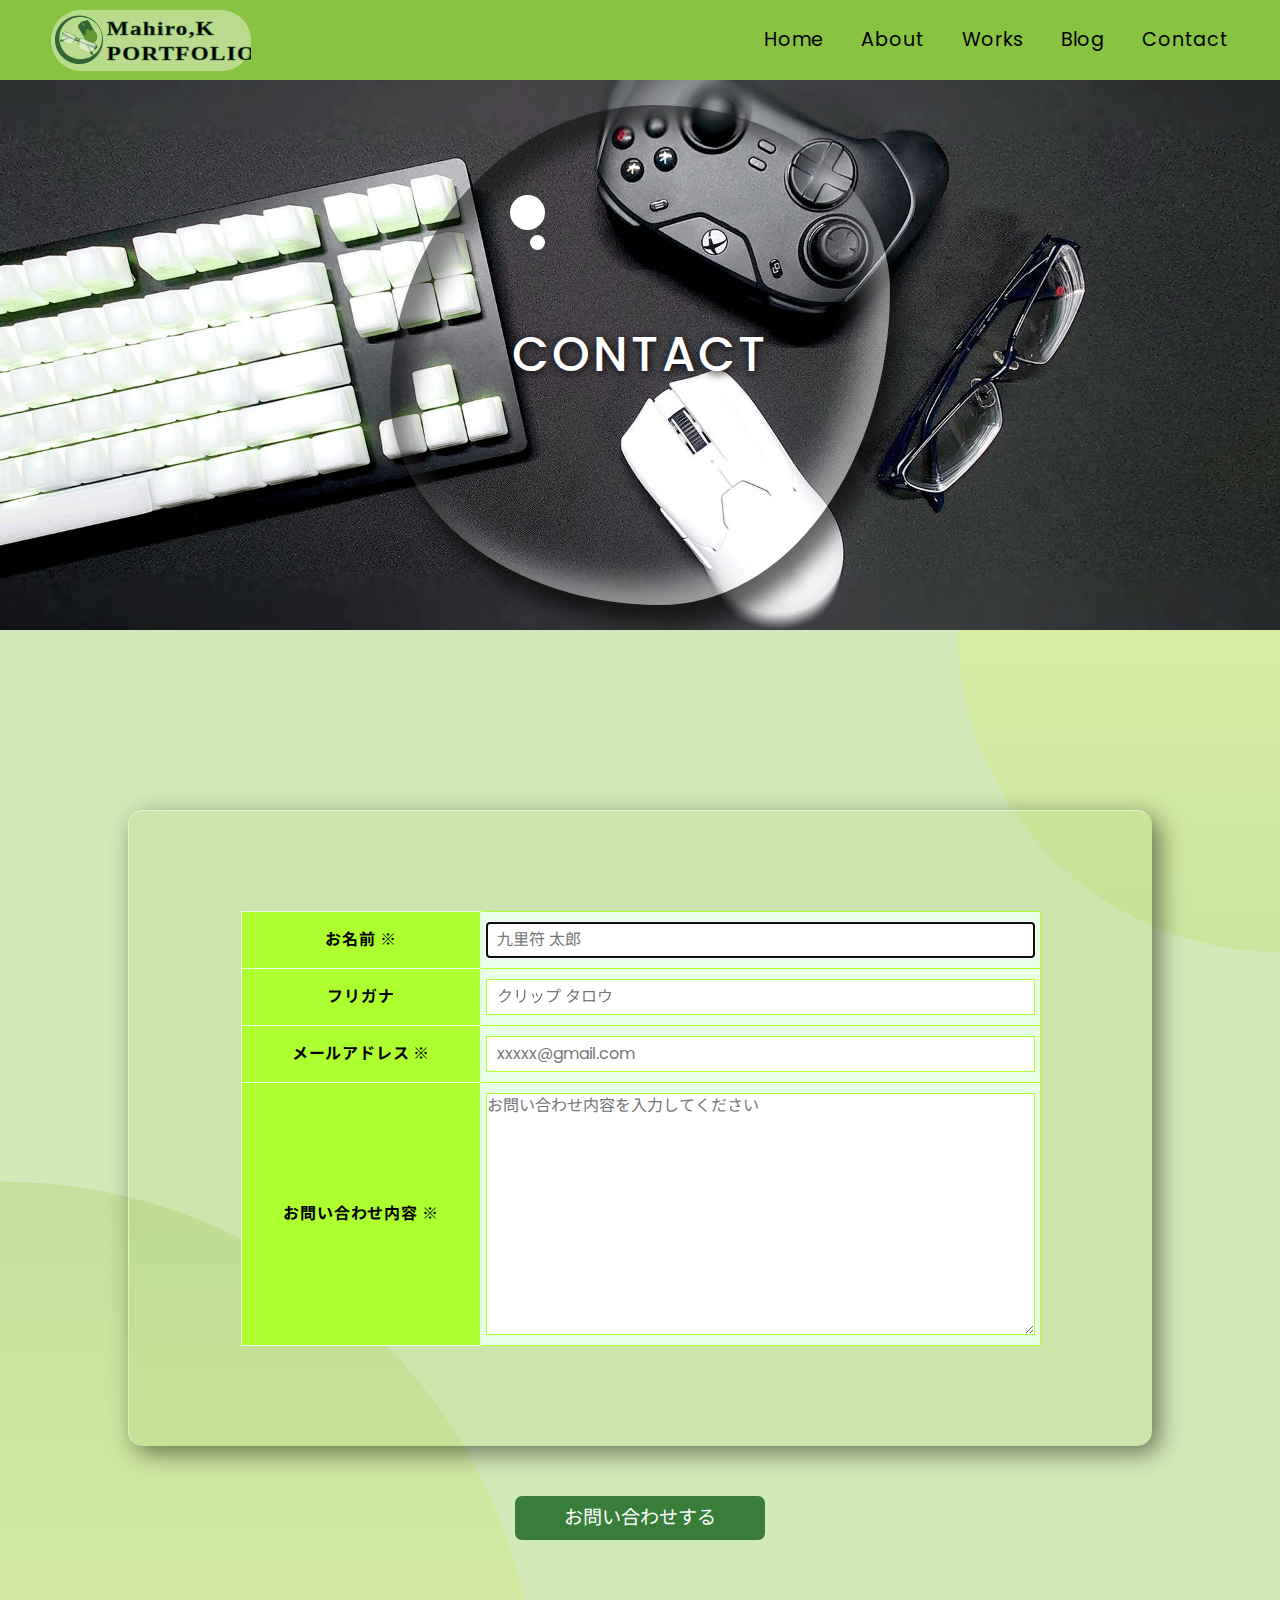
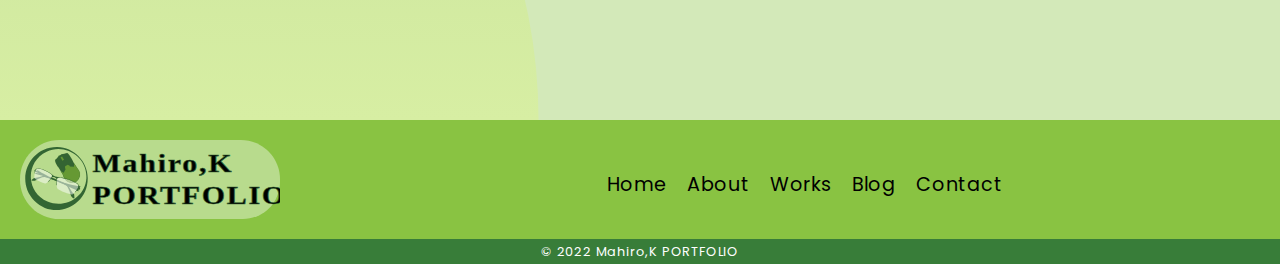
==== html/contactform.html @ 1b176f0b "Add files via upload" ====
<!DOCTYPE html>
<html lang="ja">
  <head>
    <meta charset="UTF-8" />
    <meta http-equiv="X-UA-Compatible" content="IE=edge" />
    <meta name="viewport" content="width=device-width, initial-scale=1.0" />
    <title>お問い合わせフォーム-Mahiro,K PORTFOLIO</title>
    <style>
      @import url("https://fonts.googleapis.com/css2?family=Noto+Sans+JP:wght@100;300;400;500;700&family=Poppins:wght@100;200;300;400;500;600;700&display=swap");
    </style>
    <link rel="preconnect" href="https://fonts.googleapis.com" />
    <link rel="preconnect" href="https://fonts.gstatic.com" crossorigin />
    <link
      href="https://fonts.googleapis.com/css2?family=Noto+Sans+JP:wght@100;300;400;500;700&family=Poppins:wght@100;200;300;400;500;600;700&display=swap"
      rel="stylesheet"
    />
    <link
      rel="apple-touch-icon"
      sizes="180x180"
      href="../img/favicon/apple-touch-icon.png"
    />
    <link
      rel="icon"
      type="image/png"
      sizes="32x32"
      href="../img/favicon/favicon-32x32.png"
    />
    <link
      rel="icon"
      type="image/png"
      sizes="16x16"
      href="../img/favicon/favicon-16x16.png"
    />
    <link rel="manifest" href="../img/favicon/site.webmanifest" />
    <link
      rel="mask-icon"
      href="../img/favicon/safari-pinned-tab.svg"
      color="#5bbad5"
    />
    <meta name="msapplication-TileColor" content="#da532c" />
    <meta name="theme-color" content="#ffffff" />
    <link rel="shortcut icon" href="../img/favicon/favicon.ico" />
    <script src="../js/smoothscroll.min.js"></script>
    <link rel="stylesheet" href="../css/reset.css" />
    <link rel="stylesheet" href="../css/common.css" />
    <link rel="stylesheet" href="../css/under-site.css" />
    <link rel="stylesheet" href="../css/contactform.css" />
  </head>

  <body>
    <div class="wrapper">
      <!-- ローディングアニメーション -->
      <div class="loader">
        <div class="loader-text">
          <p>Loading...</p>
        </div>
        <span><i></i></span>
      </div>
      <!-- ヘッダー -->
      <header class="header-area">
        <div class="header">
          <div class="header-inner flex">
            <h1 class="header-logo">
              <a href="../index.html">
                <img src="../img/pf-logo.svg" alt="Mahiro,K PORTFOLIO" />
              </a>
            </h1>
            <!-- ハンバーガーメニュー -->
            <div class="hamburger-menu">
              <input type="checkbox" id="menu-btn-check" />
              <label for="menu-btn-check" class="menu-btn"><span></span></label>
              <div class="menu-content">
                <ul>
                  <li><a href="../index.html">Home</a></li>
                  <li><a href="about.html">About</a></li>
                  <li><a href="works-catalog.html">Works</a></li>
                  <li><a href="blog-catalog.html">Blog</a></li>
                  <li><a href="contactform.html">Contact</a></li>
                </ul>
              </div>
            </div>
            <!-- ナヴィゲーション -->
            <nav class="header-nav">
              <ul class="nav flex">
                <li><a href="../index.html">Home</a></li>
                <li><a href="about.html">About</a></li>
                <li><a href="works-catalog.html">Works</a></li>
                <li><a href="blog-catalog.html">Blog</a></li>
                <li><a href="contactform.html">Contact</a></li>
              </ul>
            </nav>
          </div>
        </div>

        <!-- ページトップボタン -->
        <div class="home">
          <img src="../img/Top-btn@3x.png" alt="" />
        </div>
      </header>

      <!-- メイン -->
      <main class="main">
        <div class="under-fv-area">
          <div class="under-fv">
            <img src="../img/under-fv-img-8bit.jpg" alt="" />
          </div>

          <div class="content">
            <div class="drop">
              <h2>CONTACT</h2>
            </div>
          </div>
        </div>

        <!-- お問い合わせフォーム -->
        <section class="contact">
          <div class="inner position-relative-1">
            <form action="" class="form">
              <table class="contact-form">
                <tbody>
                  <tr>
                    <th>お名前 ※</th>
                    <td>
                      <input
                        type="text"
                        id="name"
                        autofocus
                        required
                        placeholder="九里符 太郎"
                      />
                    </td>
                  </tr>

                  <tr>
                    <th>フリガナ</th>
                    <td>
                      <input
                        type="text"
                        name="furigana"
                        autofocus
                        placeholder="クリップ タロウ"
                      />
                    </td>
                  </tr>

                  <tr>
                    <th>メールアドレス ※</th>
                    <td>
                      <input
                        type="email"
                        name="email"
                        required
                        placeholder="xxxxx@gmail.com"
                      />
                    </td>
                  </tr>

                  <tr>
                    <th>お問い合わせ内容 ※</th>
                    <td>
                      <textarea
                        name="textItem"
                        class="textarea"
                        cols="30"
                        rows="10"
                        required
                        placeholder="お問い合わせ内容を入力してください"
                      ></textarea>
                    </td>
                  </tr>
                </tbody>
              </table>
            </form>

            <button id="submit" type="submit" class="submit-btn" value="">
              お問い合わせする
            </button>

            <div id="output" class="completed">
              お問い合わせありがとうございます。
            </div>
          </div>
        </section>
      </main>

      <!-- フッター -->
      <footer class="footer">
        <div class="footer-content">
          <div class="footer-nav">
            <ul>
              <li><a href="../index.html">Home</a></li>
              <li><a href="about.html">About</a></li>
              <li><a href="works-catalog.html">Works</a></li>
              <li><a href="blog-catalog.html">Blog</a></li>
              <li><a href="contactform.html">Contact</a></li>
            </ul>
          </div>

          <div class="footer-logo">
            <img src="../img/pf-logo.svg" alt="ロゴ" />
          </div>
        </div>

        <div class="cr">
          <small>© 2022 Mahiro,K PORTFOLIO</small>
        </div>
      </footer>
    </div>
    <script src="../js/index.js"></script>
    <script src="../js/contactform.js"></script>
  </body>
</html>
---- css/common.css ----
@charset "utf-8";

html {
  font-family: "Segoe UI", "Poppins", "Noto Sans JP", sans-serif;
  font-size: 1rem;
  line-height: 1.5rem;
  letter-spacing: 0.05rem;
}

body {
  background-color: rgb(232, 255, 210);
}

.wrapper {
  width: 100%;
}

img {
  max-width: 100%;
  height: auto;
}

/* インナーレイアウト */
.header-inner {
  max-width: 1440px;
  margin: 0 auto;
}

.inner {
  max-width: 1280px;
  margin: 0 auto;
  min-height: 10vh;
}

.process-inner {
  width: 100%;
  overflow: hidden;
}

/* ヘッダーレイアウト */
.header-area {
  width: 100%;
  height: 60px;
  background: #89c341;
}

.header {
  width: 100%;
  height: 60px;
  padding: 10px 4%;
  margin: 0 auto;
}

.header-nav {
  display: none;
}

.header-logo {
  width: 150px;
  flex-shrink: 0;
}

/* ハンバーガーメニュー */
.menu-btn {
  position: fixed;
  top: 10px;
  right: 10px;
  display: flex;
  width: 40px;
  height: 40px;
  justify-content: center;
  align-items: center;
  z-index: 99;
  background-color: rgba(255, 255, 255, 0.5);
  border-radius: 8px;
}

.menu-btn span,
.menu-btn span::before,
.menu-btn span::after {
  content: "";
  display: block;
  height: 3px;
  width: 25px;
  background-color: #000;
  position: absolute;
  transition: 0.4s;
}

.menu-btn span::before {
  top: 8px;
}

.menu-btn span::after {
  bottom: 8px;
}

#menu-btn-check {
  display: none;
}

#menu-btn-check:checked ~ .menu-btn span {
  background-color: rgba(255, 255, 255, 0);
}

#menu-btn-check:checked ~ .menu-btn span::before {
  top: 0;
  transform: rotate(45deg);
}

#menu-btn-check:checked ~ .menu-btn span::after {
  bottom: 0;
  transform: rotate(-45deg);
}

/* ハンバーガーメニューリスト */
#menu-btn-check:checked ~ .menu-content {
  right: 0;
}

.menu-content {
  width: 100%;
  height: 100%;
  position: fixed;
  top: 0;
  right: -100%;
  z-index: 90;
  background-color: #64aa3c;
  transition: 0.4s;
}

.menu-content ul {
  height: 100%;
  display: flex;
  flex-direction: column;
  justify-content: center;
  gap: 20px;
}

.menu-content li {
  text-align: center;
  line-height: 2.5rem;
  border-bottom: 1px solid #000;
  list-style: none;
}

.menu-content a {
  display: block;
  width: 100%;
  font-size: 1.2rem;
  box-sizing: border-box;
  color: #000;
  text-decoration: none;
  position: relative;
}

.menu-content a::after {
  content: "";
  width: 7px;
  height: 7px;
  border-top: 1px solid #000;
  border-right: 1px solid #000;
  transform: rotate(45deg);
  position: absolute;
  right: 11px;
  top: 16px;
}

@media screen and (min-width: 769px) {
  .header-area {
    height: 80px;
  }

  .header {
    height: 80px;
  }

  .header .flex {
    gap: 4%;
    align-items: center;
  }

  .header-logo {
    width: 200px;
  }

  .hamburger-menu {
    display: none;
  }

  .header-nav {
    display: block;
    flex-grow: 1;
  }

  .nav {
    justify-content: flex-end;
  }

  .nav li a {
    font-size: 1.2rem;
    font-weight: 400;
  }
}

/* メインレイアウト */
.main {
  width: 100%;
}

.about,
.works,
.blog,
.process,
.contact {
  text-align: center;
  padding: 10vh 0;
  position: relative;
}

.about,
.blog,
.contact {
  background-color: #d3e9b9;
  z-index: 0;
}

/* 背景の丸丸円 */
.about::before,
.blog::before,
.contact::before {
  content: "";
  position: absolute;
  top: 0;
  left: 0;
  width: 100%;
  height: 100%;
  background: linear-gradient(
    to top,
    rgb(215, 238, 163),
    rgb(137, 182, 107, 0.5)
  );
  clip-path: circle(45.3% at 0% 100%);
}

.about::after,
.blog::after,
.contact::after {
  content: "";
  position: absolute;
  bottom: 0;
  right: 0;
  width: 100%;
  height: 100%;
  background: linear-gradient(
    to bottom,
    rgb(215, 238, 163),
    rgb(137, 182, 107, 0.5)
  );
  clip-path: circle(27.1% at 100% 0%);
}
/* ------------------ */

h2[class*="title"] {
  width: 150px;
  letter-spacing: 0.1rem;
  font-size: 2rem;
  font-weight: bold;
  margin: 0 auto;
  border-bottom: 3px solid rgba(255, 255, 255, 0);
  transition: 0.1s;
}

h2[class*="title"]::after {
  display: inline-block;
  content: "";
  width: 100%;
  border-bottom: 3px solid #585;
}

h3[class*="title"] {
  margin-top: 10px;
  font-size: 1.2rem;
  font-weight: bold;
  border-bottom: 3px solid #585;
}

p[class*="description"] {
  margin-top: 10px;
  text-align: start;
}

.heading {
  color: rgb(40, 104, 40);
}

/* aboutレイアウト*/

.about-content {
  max-width: 300px;
  flex-direction: column;
  justify-content: center;
  align-items: center;
  padding: 20px;
  margin: 40px auto;
  gap: 30px;
  position: relative;
  background: rgba(137, 195, 65, 0.1);
  box-shadow: 2px 2px 25px rgba(0, 0, 0, 0.5), 2px 2px 25px rgba(0, 0, 0, 0.5);
  border-radius: 8px;
}

/* 括弧部分 */
.about-content::before,
.about-content::after {
  content: "";
  width: 150px;
  height: 50px;
  position: absolute;
}

.about-content::before {
  border-top: 7px solid #387d39;
  border-left: 7px solid #387d39;
  top: -7px;
  left: -7px;
  border-top-left-radius: 15px;
}

.about-content::after {
  border-bottom: 7px solid #387d39;
  border-right: 7px solid #387d39;
  bottom: -7px;
  right: -7px;
  border-bottom-right-radius: 15px;
}
/* --------------------------- */

.about-icon {
  width: 200px;
  border-radius: 50%;
  padding: 10px;
}

.name {
  font-size: 1.8rem;
  font-weight: bold;
}

.about-text {
  font-size: 1rem;
  line-height: 2rem;
  margin-top: 20px;
}

@media screen and (min-width: 769px) {
  .about-icon {
    width: 300px;
  }

  .about-content {
    max-width: 720px;
    flex-direction: row;
  }

  .about-me {
    padding-left: 30px;
  }

  .about-text {
    font-size: 1.2rem;
    line-height: 2rem;
    margin-top: 20px;
  }
}

/* worksレイアウト */
.works-list {
  max-width: 320px;
  padding: 40px 0;
  margin: 0 auto;
  justify-content: center;
  flex-wrap: wrap;
  gap: 20px;
  row-gap: 50px;
}

@media screen and (min-width: 680px) {
  .works-list {
    max-width: 520px;
    justify-content: flex-start;
  }
}

@media screen and (min-width: 1024px) {
  .works-list {
    max-width: 980px;
    justify-content: space-evenly;
  }
}

.works-list > li {
  width: 250px;
  background-color: #9edd8f;
  border-top: 1px solid rgba(255, 255, 255, 0.5);
  border-left: 1px solid rgba(255, 255, 255, 0.5);
  border-radius: 15px;
  box-shadow: 7px 7px 25px rgba(0, 0, 0, 0.5), 7px 7px 25px rgba(0, 0, 0, 0.5);
  background: rgba(137, 195, 65, 0.1);
  backdrop-filter: blur(5px);
  padding: 10px;
}

.works-list > li img {
  box-shadow: 2px 2px 10px rgba(0, 0, 0, 0.3);
  border-radius: 25% 0 25% 0;
}

/* blogレイアウト */
.blog-list {
  max-width: 320px;
  padding: 40px 0;
  margin: 0 auto;
  justify-content: center;
  flex-wrap: wrap;
  gap: 20px;
  row-gap: 50px;
}

@media screen and (min-width: 680px) {
  .blog-list {
    max-width: 520px;
    justify-content: flex-start;
  }
}

@media screen and (min-width: 1024px) {
  .blog-list {
    max-width: 980px;
    justify-content: space-evenly;
  }
}

.blog-list > li {
  width: 250px;
  background-color: #9edd8f;
  border-top: 1px solid rgba(255, 255, 255, 0.5);
  border-left: 1px solid rgba(255, 255, 255, 0.5);
  border-radius: 15px;
  box-shadow: 7px 7px 25px rgba(0, 0, 0, 0.5), 7px 7px 25px rgba(0, 0, 0, 0.5);
  background: rgba(137, 195, 65, 0.1);
  backdrop-filter: blur(5px);
  padding: 10px;
}

.blog-list > li img {
  box-shadow: 2px 2px 10px rgba(0, 0, 0, 0.3);
  border-radius: 2rem;
}

/* processレイアウト */
.process-text {
  width: 80%;
  margin: 0 auto;
  font-size: 0.8rem;
  line-height: 2rem;
  padding-top: 50px;
}

@media screen and (min-width: 641px) {
  .process-text {
    font-size: 1.5rem;
  }
}

.slide-area {
  width: 100%;
  margin: 100px auto 0;
  display: flex;
  align-items: center;
}

.slide-area:hover .slide {
  animation-play-state: paused;
}

.slide {
  display: flex;
  animation: slider 24s infinite linear 0s both;
}

.slide-item {
  width: 260px;
  margin-right: 30px;
  transition: all 0.2s;
}

.slide-item:hover {
  opacity: 0.9;
  transform: translateY(-20px) scale(1.1);
  box-shadow: 5px 5px 10px rgba(0, 0, 0, 0.5), 5px 5px 15px rgba(0, 0, 0, 0.5);
}

/* 横スクロールアニメーション(無限スライダー) */
@keyframes slider {
  0% {
    transform: translateX(0);
  }
  100% {
    transform: translateX(-100%);
  }
}
/**********/

@media screen and (min-width: 680px) {
  .slide-item {
    width: 360px;
  }
}

@media screen and (min-width: 1024px) {
  .slide-item {
    width: 460px;
  }
}
/*  */

/* contactレイアウト */

.contact-text {
  width: 80%;
  margin: 0 auto;
  font-size: 0.7rem;
  line-height: 2rem;
  padding-top: 50px;
}

@media screen and (min-width: 641px) {
  .contact-text {
    font-size: 1.4rem;
  }
}

/* footerレイアウト */
.footer {
  width: 100%;
  /* background-color: #262; */
  background-color: #387d39;
  background-color: #89c342;
  text-align: center;
}

.footer-area {
  flex-direction: column-reverse;
  align-items: center;
  justify-content: center;
}

.footer-logo {
  width: 200px;
  padding: 20px;
  margin: 0 auto;
}

.footer-nav {
  width: 100%;
}

.footer-nav ul {
  padding: 10px 10px 0;
}

.footer-nav li {
  line-height: 2.5rem;
  border-bottom: 1px solid #000;
}

.footer-nav a {
  display: block;
  width: 100%;
  font-size: 1.2rem;
  font-weight: 400;
}

.cr {
  margin: 0 auto;
  background-color: #387d39;
  color: #fff;
}

@media screen and (min-width: 769px) {
  .footer-content {
    display: flex;
    flex-direction: row-reverse;
    align-items: center;
  }

  .footer-logo {
    width: 300px;
    flex-shrink: 0;
    /* margin: 0; */
  }

  .footer-nav ul {
    display: flex;
    justify-content: flex-start;
    gap: 20px;
  }

  .footer-nav li {
    border: none;
  }
}

@media screen and (min-width: 980px) {
  .footer-nav ul {
    justify-content: center;
    padding-left: 4%;
  }
}

/*----- モジュール部分 -----*/

/* ページトップボタン */
.home {
  width: 40px;
  position: fixed;
  z-index: 80;
  right: 2%;
  bottom: 10px;
  border-radius: 16px;
  opacity: 0;
  filter: blur(2px);
  transition: all 0.6s ease;
  transform: translateY(5px);
}

@media screen and (min-width: 680px) {
  .home {
    width: 50px;
    bottom: 20px;
  }
}

/* ページトップボタンアニメーション */
.home.show {
  opacity: 1;
  filter: blur(0);
  transition: all 0.6s ease;
  transform: translateY(0px);
}

/* ボタン部分 */
.btn-area {
  max-width: 300px;
  margin: 50px auto 0;
  font-weight: 400;
}

.btn-primary {
  padding: 10px 30px;
  background-color: #387d39;
  color: aliceblue;
  border-radius: 20px;
  box-shadow: 0px 3px 10px rgba(0, 0, 0, 0.5);
  transition: all 0.3s;
}

.btn-contact {
  padding: 14px 40px;
  background-color: #387d39;
  color: aliceblue;
  border-radius: 10px;
  box-shadow: 0px 3px 10px rgba(0, 0, 0, 0.5);
  transition: all 0.3s;
}

.btn-primary:hover,
.btn-contact:hover {
  opacity: 0.8;
  box-shadow: none;
  transform: translateY(2px);
}

/* ヒーロー部分 */

/* フェードスライドショー */
.hero-area {
  position: relative;
  width: 100%;
  height: 60vh;
  overflow: hidden;
}

.hero-area > img {
  position: relative;
  width: 100%;
  height: inherit;
  object-fit: cover;
  opacity: 0;
  animation: slide 24s ease infinite;
}

.hero-area > img:nth-child(2) {
  transform: translateY(-100%);
  animation-delay: 8s;
}

.hero-area > img:nth-child(3) {
  transform: translateY(-200%);
  animation-delay: 16s;
}

@keyframes slide {
  0%,
  100% {
    opacity: 0;
  }
  10% {
    opacity: 1;
  }
  28% {
    opacity: 1;
  }
  38% {
    opacity: 0;
  }
}

.hero-logo {
  width: 120px;
  position: absolute;
  top: 50%;
  left: 50%;
  transform: translate(-50%, -50%);
}

.hero-title {
  width: 70px;
  position: absolute;
  top: 0;
  right: 8%;
}

@media screen and (min-width: 560px) {
  .hero-area,
  .hero-area > img {
    height: 60vh;
  }

  .hero-logo {
    width: 150px;
  }

  .hero-title {
    width: 100px;
  }
}

@media screen and (min-width: 831px) {
  .hero-area,
  .hero-area > img {
    height: 80vh;
  }
}

@media screen and (min-width: 1025px) {
  .hero-area,
  .hero-area > img {
    height: 93vh;
  }

  .hero-logo {
    width: 250px;
  }

  .hero-title {
    width: 150px;
  }
}

/* ローディングアニメーション */
.loader {
  position: fixed;
  z-index: 1000;
  display: flex;
  justify-content: center;
  align-items: center;
  width: 100%;
  min-height: 100vh;
  background: #769b47;
}
.loader.hide {
  opacity: 0;
  pointer-events: none;
  transition: opacity 1400ms;
}
.loader span {
  position: relative;
  width: 250px;
  height: 250px;
  background: #eaeef0;
  border: 6px solid #eaeef0;
  box-shadow: -8px -8px 15px rgba(255, 255, 255, 1),
    8px 8px 25px rgba(0, 0, 0, 0.15);
  border-radius: 50%;
  overflow: hidden;
}
.loader span::before {
  content: "";
  position: absolute;
  inset: 40px;
  background: #eaeef0;
  border-radius: 50%;
  box-shadow: -8px -8px 15px rgba(255, 255, 255, 1),
    8px 8px 25px rgba(0, 0, 0, 0.25), inset 3px 3px 10px rgba(0, 0, 0, 0.1),
    inset -1px -1px 15px rgba(255, 255, 255, 1);
  border: 2px solid #eaeef0;
  z-index: 1;
}
.loader span i {
  position: absolute;
  inset: 0;
  background: linear-gradient(#387d39, #89c341, #f0f34a);
  border-radius: 50%;
  filter: blur(5px);
  animation: loading 1s linear infinite;
}
@keyframes loading {
  0% {
    transform: rotate(0deg);
  }
  100% {
    transform: rotate(360deg);
  }
}
.loader-text {
  font-size: 1.5rem;
  position: absolute;
  z-index: 2;
  text-transform: uppercase;
}

/* -----ユーティリティクラス----- */
.flex {
  display: flex;
}

/* 背景の丸より上に */
.position-relative-1 {
  position: relative;
  z-index: 1;
}

/* 全体のアニメーション */
.fade.hidden {
  opacity: 0;
  filter: blur(3px);
  transition: 1s ease;
  transform: translateY(30px) rotateY(180deg);
}

.fade.show {
  opacity: 1;
  filter: blur(0);
  transition: 1s ease;
  transform: translateY(0px) rotateY(0deg);
}
---- css/under-site.css ----
@charset "utf-8";

html {
  text-align: center;
}

/* ファーストビュー部分 */

.under-fv-area {
  width: 100%;
  height: 350px;
  position: relative;
}

.under-fv {
  background-color: rgba(0, 0, 0, 0.5);
}

.under-fv > img {
  width: 100%;
  height: 350px;
  object-fit: cover;
}

.content {
  display: flex;
  justify-content: center;
  align-items: center;
  position: absolute;
  top: 50%;
  left: 50%;
  transform: translate(-50%, -50%);
}

.content .drop {
  position: relative;
  width: 300px;
  height: 300px;
  box-shadow: inset 20px 20px 20px rgba(0, 0, 0, 0.5),
    10px 20px 20px rgba(0, 0, 0, 0.2), 10px 20px 20px rgba(0, 0, 0, 0.5),
    inset -20px -20px 30px rgba(255, 255, 255, 0.5);
  transition: 0.5s ease;
  display: flex;
  justify-content: center;
  align-items: center;
  border-radius: 53% 47% 46% 54% / 58% 37% 63% 42%;
}

.content .drop::before {
  content: "";
  position: absolute;
  top: 50px;
  left: 80px;
  width: 35px;
  height: 35px;
  background-color: #fff;
  border-radius: 50%;
  opacity: 1;
}

.content .drop::after {
  content: "";
  position: absolute;
  top: 90px;
  left: 100px;
  width: 15px;
  height: 15px;
  background-color: #fff;
  border-radius: 50%;
  opacity: 1;
}

.content .drop:hover {
  border-radius: 50%;
}

.content .drop > h2 {
  color: #fff;
  font-size: 2.5rem;
  line-height: 2rem;
  font-weight: 500;
  text-shadow: 1px 2px 10px rgba(0, 0, 0, 1);
}

@media screen and (min-width: 769px) {
  .under-fv-area,
  .under-fv > img {
    height: 450px;
  }

  .content .drop {
    width: 400px;
    height: 400px;
  }

  .content .drop::before {
    top: 70px;
    left: 100px;
    width: 35px;
    height: 35px;
  }

  .content .drop::after {
    top: 110px;
    left: 120px;
    width: 15px;
    height: 15px;
  }

  .content .drop > h2 {
    font-size: 3rem;
    line-height: 3rem;
    letter-spacing: 0.2rem;
  }
}

@media screen and (min-width: 1200px) {
  .under-fv-area,
  .under-fv > img {
    height: 550px;
  }

  .content .drop {
    width: 500px;
    height: 500px;
  }

  .content .drop::before {
    top: 90px;
    left: 120px;
    width: 35px;
    height: 35px;
  }

  .content .drop::after {
    top: 130px;
    left: 140px;
    width: 15px;
    height: 15px;
  }
}
/*`-----  */

/* インナーレイアウト（メイン部分） */
.inner {
  padding: 10vh 0;
}

/* main */
.works-catalog,
.blog-catalog {
  position: relative;
}

/* 背景の丸 */
.works-catalog::before,
.blog-catalog::before {
  content: "";
  position: absolute;
  top: 0;
  left: 0;
  width: 100%;
  height: 100%;
  background: linear-gradient(
    to top,
    rgb(215, 238, 163),
    rgb(137, 182, 107, 0.5)
  );
  clip-path: circle(45.3% at 0% 100%);
}

.works-catalog::after,
.blog-catalog::after {
  content: "";
  position: absolute;
  bottom: 0;
  right: 0;
  width: 100%;
  height: 100%;
  background: linear-gradient(
    to bottom,
    rgb(215, 238, 163),
    rgb(137, 182, 107, 0.5)
  );
  clip-path: circle(27.1% at 100% 0%);
}
/* --------- */
---- css/contactform.css ----
@charset "utf-8";

.form {
  max-width: 1024px;
  padding-top: 100px;
  padding-bottom: 100px;
  margin: 0px auto;
  border-top: 1px solid rgba(255, 255, 255, 0.5);
  border-left: 1px solid rgba(255, 255, 255, 0.5);
  border-radius: 15px;
  box-shadow: 7px 7px 25px rgba(0, 0, 0, 0.5);
  background: rgba(137, 195, 65, 0.1);
}

.contact-form {
  min-width: 300px;
  background-color: rgb(230, 255, 230);
  border: 1px solid #adff2f;
  padding: 10px 20px;
  margin: 0 auto;
}

.contact-form th,
.contact-form td {
  width: 100%;
  display: block; /* SP画面で縦並びにするためのdisplay: block; */
  padding: 10px 5px;
}

.contact-form th {
  background-color: #adff2f;
}

.contact-form input {
  width: 100%;
  padding: 5px 10px;
  background-color: #fff;
  text-align: start;
  border: 1px solid #adff2f;
}

.textarea {
  width: 100%;
  background-color: #fff;
  text-align: start;
  border: 1px solid #adff2f;
}

.submit-btn {
  width: 200px;
  padding: 7px 0;
  margin-top: 50px;
  border-radius: 7px;
  background-color: #387d39;
  color: #fff;
}

.completed {
  display: none;
  padding-top: 25px;
  line-height: 2.5rem;
}

@media screen and (min-width: 601px) {
  .contact-form {
    min-width: 500px;
  }

  .contact-form th,
  .contact-form td {
    display: table-cell; /* 縦並びを戻すためのdisplay: table-cell;（defaultに戻す） */
    padding: 10px 5px;
    vertical-align: middle;
  }

  .contact-form th {
    width: 30%;
    text-align: center;
    border: 1px solid rgb(230, 255, 230);
  }

  .contact-form td {
    width: 70%;
    border: 1px solid #adff2f;
  }

  .submit-btn {
    width: 250px;
    padding: 10px 0;
    font-size: 1.2rem;
  }

  .completed {
    font-size: 1.5rem;
  }
}

@media screen and (min-width: 920px) {
  .contact-form {
    min-width: 800px;
  }
}
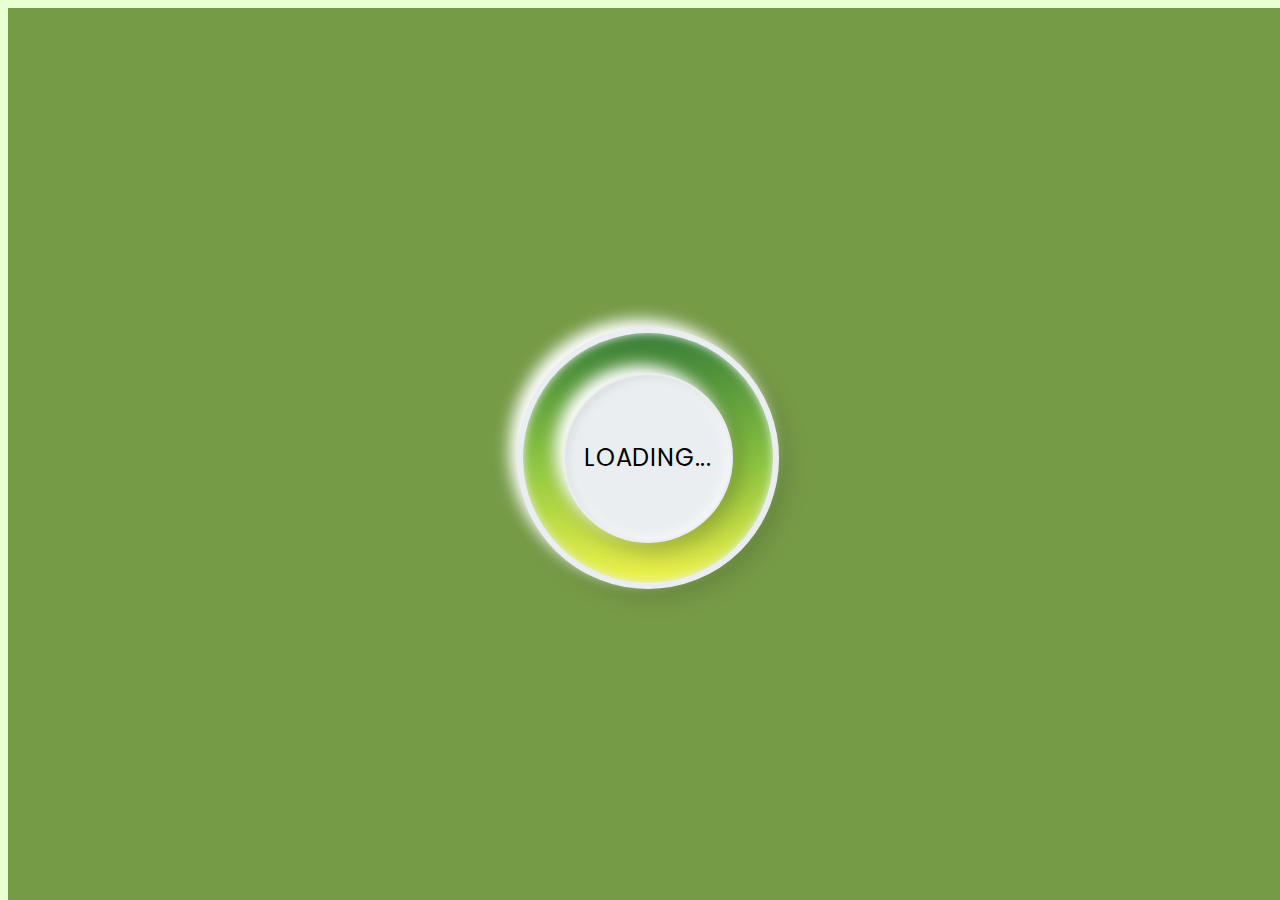
==== commit 7c246044: "Update contactform.html" ====
--- a/html/contactform.html
+++ b/html/contactform.html
@@ -176,6 +176,9 @@
               お問い合わせする
             </button>
 
+            <p>※データの送受信は実装していません※</p>
+            <p>※形だけの実装になります※</p>
+
             <div id="output" class="completed">
               お問い合わせありがとうございます。
             </div>
--- a/css/common.css
+++ b/css/common.css
@@ -41,7 +41,7 @@
 .header-area {
   width: 100%;
   height: 60px;
-  background: #89c341;
+  background: rgb(137, 195, 65);
 }
 
 .header {
@@ -779,6 +779,17 @@
   }
 }
 
+/* -----ユーティリティクラス----- */
+.flex {
+  display: flex;
+}
+
+/* 背景の丸より上に */
+.position-relative-1 {
+  position: relative;
+  z-index: 1;
+}
+
 /* ローディングアニメーション */
 .loader {
   position: fixed;
@@ -841,17 +852,6 @@
   text-transform: uppercase;
 }
 
-/* -----ユーティリティクラス----- */
-.flex {
-  display: flex;
-}
-
-/* 背景の丸より上に */
-.position-relative-1 {
-  position: relative;
-  z-index: 1;
-}
-
 /* 全体のアニメーション */
 .fade.hidden {
   opacity: 0;
